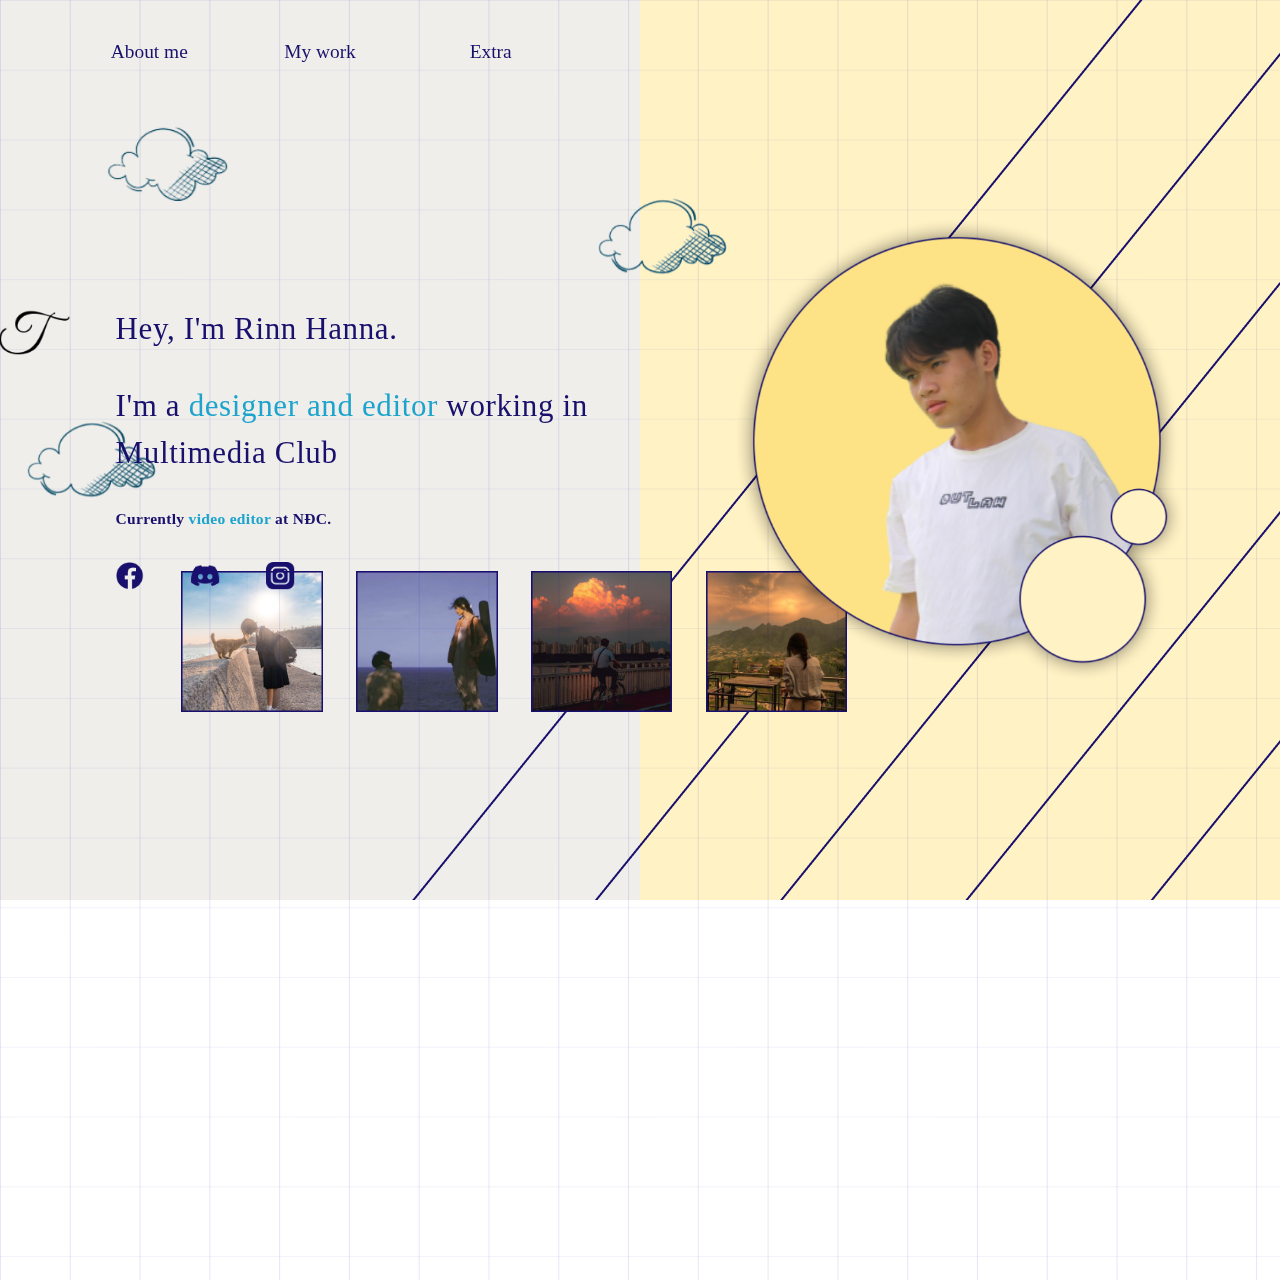
==== index.html @ 5aac8a7a "header commit" ====
<!DOCTYPE html>
<html lang="en">
<head>
    <meta charset="UTF-8">
    <meta name="viewport" content="width=device-width, initial-scale=1.0">
    <link rel="stylesheet" href="./style/style.css">
    <title>Rinn Hanna</title>
</head>
<body>
    <header>
        <div class="left">
            <nav>
                <ul>
                    <li>
                        <a href="#">About me</a>
                    </li>
                    <li>
                        <a href="#">My work</a>
                    </li>
                    <li>
                        <a href="#">Extra</a>
                    </li>
                </ul>
            </nav>
            <div class="content">

                <div class="typography">
                    <img src="./assets/sign.png" alt="" class="sign">
                    <div class="title">
                        <h1>Hey, I'm Rinn Hanna.</h1>
                        <h1>I'm a <strong>designer and editor</strong> working in Multimedia Club</h1>
                        <h2>Currently <strong>video editor</strong> at NĐC.</h2>
                        <ul class="social-icon">
                            <li><img src="./assets/social icon/facebook.png" alt=""></li>
                            <li><img src="./assets/social icon/discord.png" alt=""></li>
                            <li><img src="./assets/social icon/instagram.png" alt=""></li>
                        </ul>
                    </div>

                </div>
                <div class="cloud cloud1"></div>
                <div class="cloud cloud2"></div>
                <div class="cloud cloud3"></div>

            </div>
        </div>
        <div class="right">
            <section class="circle-group">
                <div class="avatar"></div>
                <div class="semi-circle"></div>
                <div class="small-circle"></div>
            </section>
        </div>
        <div class="line-bg"></div>
        <div class="img-list">
            <img src="./assets/prof1.png" alt="">
            <img src="./assets/prof2.png" alt="">
            <img src="./assets/prof3.png" alt="">
            <img src="./assets/prof4.png" alt="">
        </div>
    </header>
    <div class="background"></div>
</body>
</html>
---- style/style.css ----
* {
  box-sizing: border-box;
  margin: 0;
  padding: 0;
  font-family: "Cascadia Mono";
}

.background {
  background-size: 5.625rem 5.625rem;
  background-image: linear-gradient(to right, rgba(10, 19, 180, 0.1) 1px, transparent 1px), linear-gradient(to bottom, rgba(10, 19, 180, 0.1), transparent 1px);
  position: fixed;
  top: 0;
  width: 100vw;
  height: 200vh;
}

html {
  font-size: 12.406px;
}

body {
  overflow-x: hidden;
  overflow-y: scroll;
  height: 100vw;
}

ul {
  list-style-type: none;
}

header {
  display: flex;
  width: 100vw;
}
header .left {
  position: relative;
  width: 50vw;
  display: flex;
  flex-direction: column;
  justify-content: center;
  align-items: center;
  height: 100vh;
  background: #EFEEEB;
}
header .left nav {
  position: absolute;
  top: 3rem;
  margin: 0 auto;
  z-index: 100000;
}
header .left nav ul {
  display: flex;
  width: 40rem;
  height: 2.375rem;
  flex-shrink: 0;
  justify-content: space-between;
  font-family: "Cascadia Mono";
  font-size: 1.875rem;
  font-style: normal;
  font-weight: 400;
  line-height: 150%; /* 2.8125rem */
  font-size: 1.5625rem;
}
header .left nav ul li {
  text-align: center;
  width: 12.47956rem;
}
header .left nav ul li a {
  color: #18106C;
  text-decoration: none;
}
header .left .content {
  display: flex;
  flex-direction: column;
  z-index: 1;
}
header .left .typography {
  z-index: 1;
  gap: 1.8rem;
  display: flex;
}
header .left .typography .sign {
  width: 9.9375rem;
  height: 6.1875rem;
  flex-shrink: 0;
}
header .left .typography .title {
  width: 44.6875rem;
  display: flex;
  flex-direction: column;
  gap: 2.5rem;
}
header .left h1 {
  color: #18106C;
  /* Headline */
  font-family: "Cascadia Mono";
  font-size: 2.5rem;
  font-style: normal;
  font-weight: 400;
  line-height: 150%; /* 3.75rem */
  letter-spacing: 0.05rem;
}
header .left h1 strong {
  font-weight: 400;
  color: #1CA4CD;
}
header .left h2 {
  color: #18106C;
  font-family: "Cascadia Mono";
  font-size: 1.25rem;
  font-style: normal;
  font-weight: 600;
  line-height: 150%; /* 1.875rem */
  letter-spacing: 0.025rem;
}
header .left h2 strong {
  font-weight: 600;
  color: #1CA4CD;
}
header .left .social-icon {
  display: flex;
  width: 14.43806rem;
  justify-content: space-between;
}
header .left .social-icon img {
  width: 2.31269rem;
  height: 2.31269rem;
}
header .left .cloud1 {
  background: url("../assets/cloud 1.png");
  width: 12.8125rem;
  height: 12.8125rem;
  background-size: cover; /* <------ */
  background-repeat: no-repeat;
  background-position: center center;
  position: absolute;
  top: 6rem;
  left: 7rem;
}
header .left .cloud2 {
  background: url("../assets/cloud 2.png");
  width: 12.8125rem;
  height: 12.8125rem;
  background-size: cover; /* <------ */
  background-repeat: no-repeat;
  background-position: center center;
  position: absolute;
  top: 30rem;
  left: 1rem;
}
header .left .cloud3 {
  background: url("../assets/cloud 3.png");
  width: 12.8125rem;
  height: 12.8125rem;
  background-size: cover; /* <------ */
  background-repeat: no-repeat;
  background-position: center center;
  position: absolute;
  top: 12rem;
  left: 47rem;
}
header .right {
  background: #FFF2C5;
  width: 50vw;
  display: flex;
  justify-content: center;
  align-items: center;
}
header .right section {
  z-index: 10;
}
header .right .avatar {
  background: url("../assets/Ly Tinh.png");
  width: 36.8125rem;
  height: 37.78125rem;
  background-size: cover;
  background-repeat: no-repeat;
  background-position: center center;
}
header .img-list {
  position: absolute;
  top: 46rem;
  left: 14.625rem;
  display: flex;
  width: 53.6875rem;
  height: 11.375rem;
  justify-content: space-between;
}
header .img-list img {
  width: 11.375rem;
  height: 11.375rem;
}
header .line-bg {
  position: absolute;
  width: 100rem;
  height: 100vh;
  flex-shrink: 0;
  background-size: cover;
  background-repeat: no-repeat;
  background-position: center center;
  background: url("../assets/line-bg.png");
  right: -22rem;
  z-index: 0;
}/*# sourceMappingURL=style.css.map */
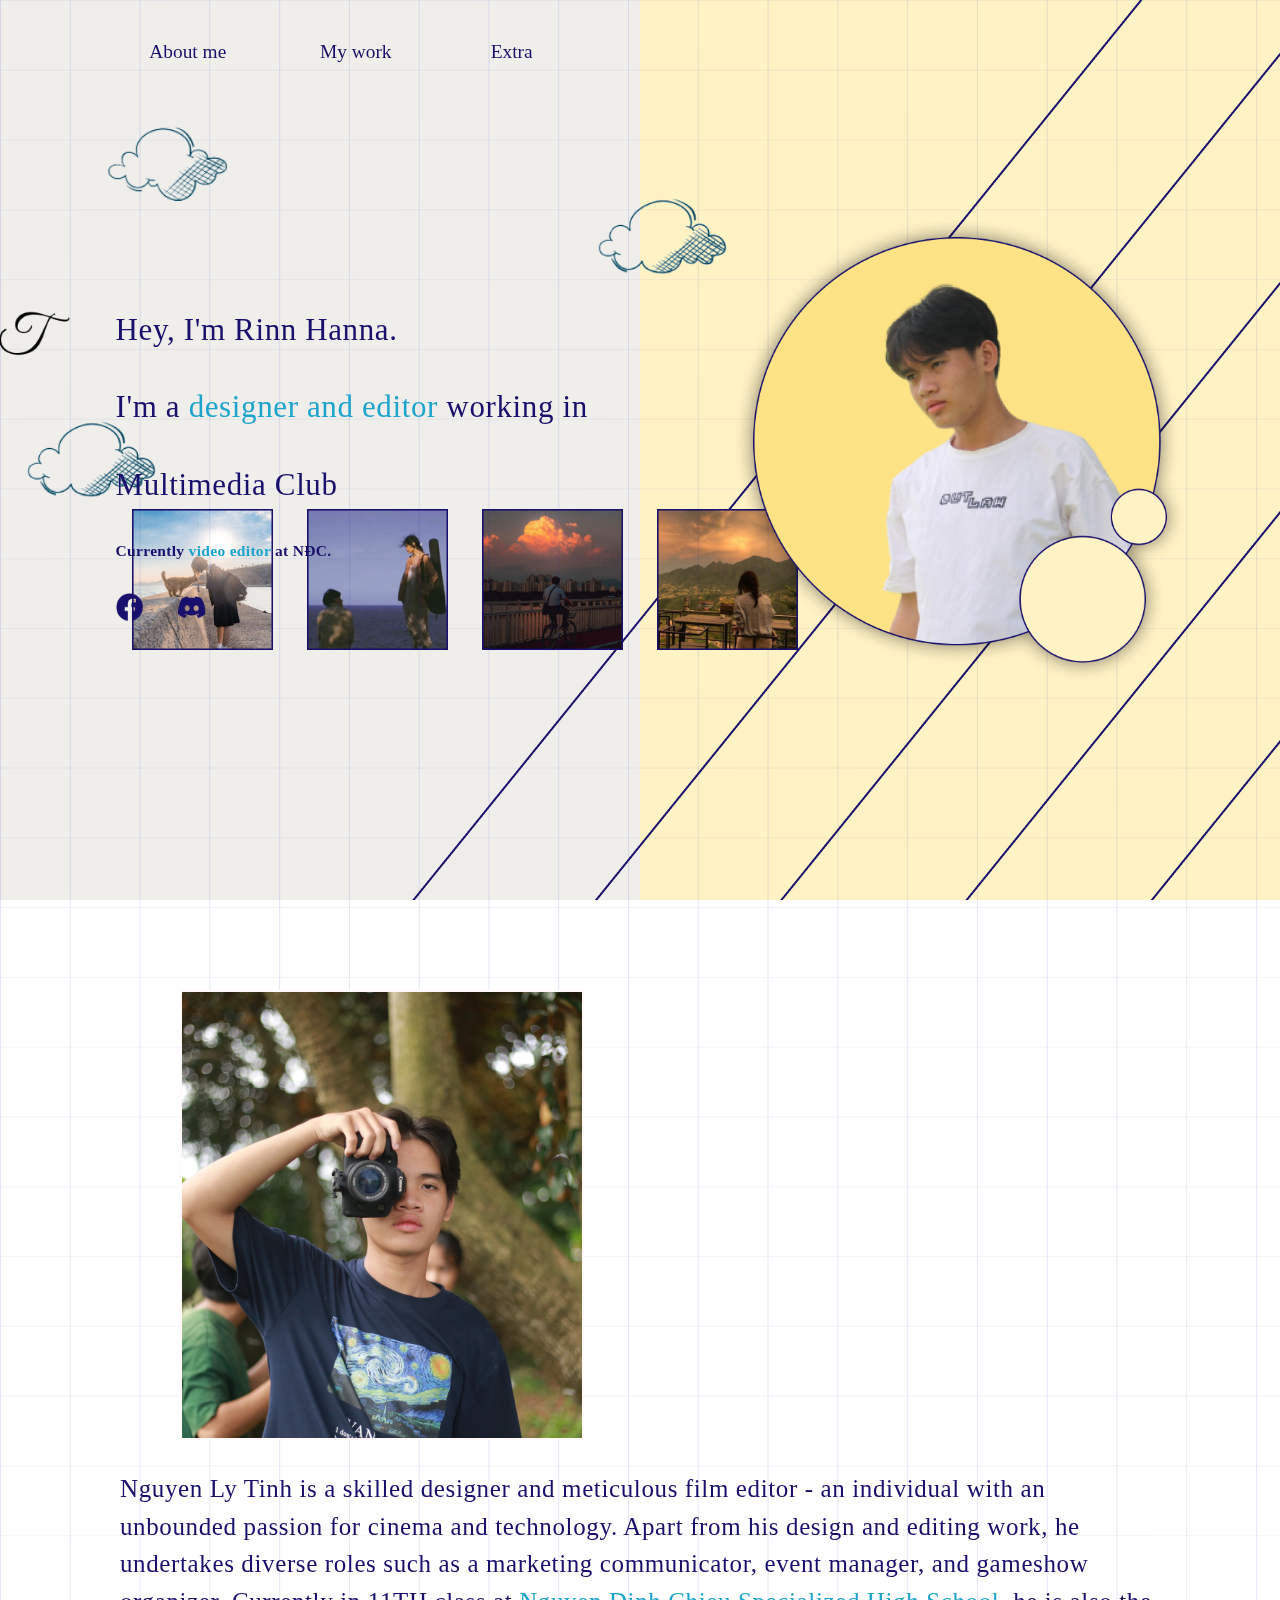
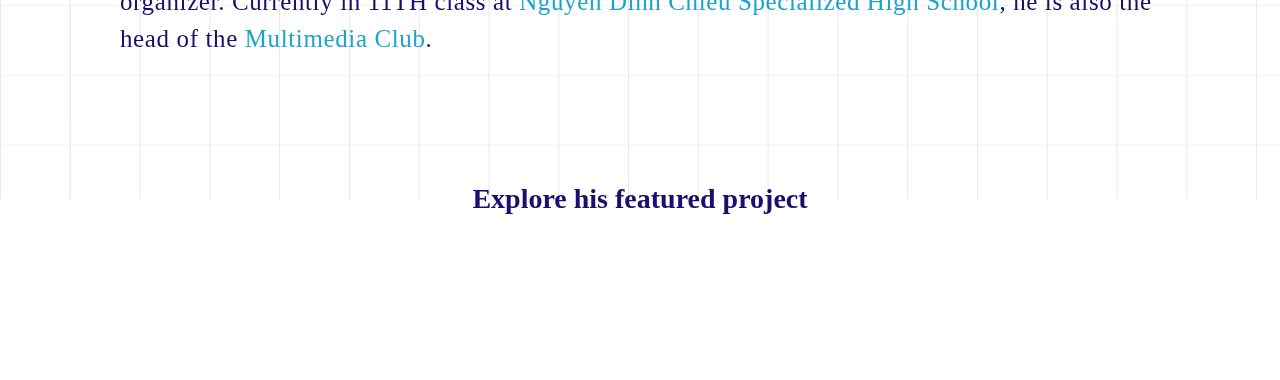
==== commit b093528f: "Add files via upload" ====
--- a/index.html
+++ b/index.html
@@ -1,64 +1,99 @@
 <!DOCTYPE html>
 <html lang="en">
+
 <head>
     <meta charset="UTF-8">
     <meta name="viewport" content="width=device-width, initial-scale=1.0">
     <link rel="stylesheet" href="./style/style.css">
     <title>Rinn Hanna</title>
+    <script defer src="script.js"></script>
 </head>
+
 <body>
-    <header>
-        <div class="left">
-            <nav>
-                <ul>
-                    <li>
-                        <a href="#">About me</a>
-                    </li>
-                    <li>
-                        <a href="#">My work</a>
-                    </li>
-                    <li>
-                        <a href="#">Extra</a>
-                    </li>
-                </ul>
-            </nav>
-            <div class="content">
+    <section class = "loading">
+        <header>
+            <div class="left">
+                <nav>
+                    <ul>
+                        <li>
+                            <a href="#">About me</a>
+                        </li>
+                        <li>
+                            <a href="#">My work</a>
+                        </li>
+                        <li>
+                            <a href="#">Extra</a>
+                        </li>
+                    </ul>
+                </nav>
+                <div class="content">
 
-                <div class="typography">
-                    <img src="./assets/sign.png" alt="" class="sign">
-                    <div class="title">
-                        <h1>Hey, I'm Rinn Hanna.</h1>
-                        <h1>I'm a <strong>designer and editor</strong> working in Multimedia Club</h1>
-                        <h2>Currently <strong>video editor</strong> at NĐC.</h2>
-                        <ul class="social-icon">
-                            <li><img src="./assets/social icon/facebook.png" alt=""></li>
-                            <li><img src="./assets/social icon/discord.png" alt=""></li>
-                            <li><img src="./assets/social icon/instagram.png" alt=""></li>
-                        </ul>
+                    <div class="typography">
+                        <img src="./assets/sign.png" alt="" class="sign">
+                        <div class="title">
+                            <h1 class = "Load1">Hey, I'm Rinn Hanna.</h1>
+                            <h1 class = "Load1">I'm a <strong>designer and editor</strong> working in</h1>
+                            <h1 class = "Multimedia">Multimedia Club</h1>
+                            <h2>Currently <strong>video editor</strong> at NĐC.</h2>
+                            <ul class="social-icon">
+                                <li>
+                                    <a href="https://www.facebook.com/rinn.hanna">
+                                        <img src="./assets/social icon/facebook.png" alt="">
+                                    </a>
+                                </li>
+                                <li>
+                                    <a href="https://discord.com/users/898884782711250974">
+                                        <img src="./assets/social icon/discord.png" alt="">
+                                    </a>
+                                </li>
+                            </ul>
+                        </div>
+
                     </div>
+                    <div class="cloud cloud1"></div>
+                    <div class="cloud cloud2"></div>
+                    <div class="cloud cloud3"></div>
 
                 </div>
-                <div class="cloud cloud1"></div>
-                <div class="cloud cloud2"></div>
-                <div class="cloud cloud3"></div>
+            </div>
+            <div class="right">
+                <section class="circle-group">
+                    <div class="avatar"></div>
+                    <div class="semi-circle"></div>
+                    <div class="small-circle"></div>
+                </section>
+            </div>
+            <div class="line-bg"></div>
+            <div class="img-list">
+                <img src="./assets/prof1.png" alt="">
+                <img src="./assets/prof2.png" alt="">
+                <img src="./assets/prof3.png" alt="">
+                <img src="./assets/prof4.png" alt="">
+            </div>
+        </header>
+        <div class="background"></div>
+        <header>
+            <div class="About"></div>
+        </header>
+        <header>
 
+            <div class="abc">
+                <div class="matlitinh">
+                </div>
+                <div class="typography2">
+                    <h2>Nguyen Ly Tinh is a skilled designer and meticulous film editor - an individual with an
+                        unbounded passion for cinema and technology. Apart from his design and editing work, he
+                        undertakes diverse roles such as a marketing communicator, event manager, and gameshow
+                        organizer.
+                        Currently in 11TH class at <strong>Nguyen Dinh Chieu Specialized High School</strong>, he is
+                        also the head of the <strong>Multimedia Club</strong>.</h2>
+                </div>
+                <div class="explore">
+                    <h2>Explore his featured project</h2>
+                </div>
             </div>
-        </div>
-        <div class="right">
-            <section class="circle-group">
-                <div class="avatar"></div>
-                <div class="semi-circle"></div>
-                <div class="small-circle"></div>
-            </section>
-        </div>
-        <div class="line-bg"></div>
-        <div class="img-list">
-            <img src="./assets/prof1.png" alt="">
-            <img src="./assets/prof2.png" alt="">
-            <img src="./assets/prof3.png" alt="">
-            <img src="./assets/prof4.png" alt="">
-        </div>
-    </header>
-    <div class="background"></div>
+        </header>
+    </section>
 </body>
+
 </html>--- a/style/style.css
+++ b/style/style.css
@@ -4,7 +4,17 @@
   padding: 0;
   font-family: "Cascadia Mono";
 }
-
+.loading {
+  opacity: 0;
+  filter: blur(5px);
+  transform: translateX(-100%);
+  transition: all 1s;
+}
+.show{
+  opacity: 1;
+  filter: blur(0);
+  transform: translateX(0);
+}
 .background {
   background-size: 5.625rem 5.625rem;
   background-image: linear-gradient(to right, rgba(10, 19, 180, 0.1) 1px, transparent 1px), linear-gradient(to bottom, rgba(10, 19, 180, 0.1), transparent 1px);
@@ -32,6 +42,7 @@
   display: flex;
   width: 100vw;
 }
+
 header .left {
   position: relative;
   width: 50vw;
@@ -42,12 +53,14 @@
   height: 100vh;
   background: #EFEEEB;
 }
+
 header .left nav {
   position: absolute;
   top: 3rem;
   margin: 0 auto;
   z-index: 100000;
 }
+
 header .left nav ul {
   display: flex;
   width: 40rem;
@@ -58,107 +71,203 @@
   font-size: 1.875rem;
   font-style: normal;
   font-weight: 400;
-  line-height: 150%; /* 2.8125rem */
+  line-height: 150%;
+  /* 2.8125rem */
   font-size: 1.5625rem;
 }
+
 header .left nav ul li {
   text-align: center;
   width: 12.47956rem;
 }
+
 header .left nav ul li a {
   color: #18106C;
   text-decoration: none;
 }
+
 header .left .content {
   display: flex;
   flex-direction: column;
   z-index: 1;
 }
+
 header .left .typography {
   z-index: 1;
   gap: 1.8rem;
   display: flex;
 }
+
 header .left .typography .sign {
   width: 9.9375rem;
   height: 6.1875rem;
   flex-shrink: 0;
 }
+
 header .left .typography .title {
   width: 44.6875rem;
   display: flex;
   flex-direction: column;
   gap: 2.5rem;
 }
+
+.Load1 {
+  display: inline-block;
+  position: relative;
+  overflow: hidden;
+  white-space: nowrap;
+  animation: typing1 3s linear infinite; /* Thay đổi duration và timing function */
+}
+
+.Multimedia {
+  animation-delay: 3s; /* Đợi 3s sau khi h1 hoàn thành */
+  display: inline-block;
+  position: relative;
+  overflow: hidden;
+  white-space: nowrap;
+  animation: typing2 3s linear infinite; /* Thay đổi duration và timing function */
+}
+
+@keyframes typing1 {
+  0% {
+    width: 0;
+  }
+  100% {
+    width: 100%;
+  }
+}
+
+@keyframes typing2 {
+  0% {
+    width: 0;
+  }
+  100% {
+    width: 100%;
+  }
+}
+
+
+
+
+
 header .left h1 {
   color: #18106C;
   /* Headline */
   font-family: "Cascadia Mono";
   font-size: 2.5rem;
   font-style: normal;
-  font-weight: 400;
-  line-height: 150%; /* 3.75rem */
+  font-weight: 350;
+  line-height: 150%;
+  /* 3.75rem */
   letter-spacing: 0.05rem;
 }
+
+.left a {
+  text-decoration: none;
+  color: #fff;
+  position: absolute;
+  /* Thêm dòng này để làm cho ::after hoạt động đúng */
+}
+
+.left a::after {
+  content: '';
+  position: absolute;
+  left: 0;
+  bottom: -6px;
+  width: 0;
+  /* Thay đổi giá trị width để bắt đầu không hiển thị */
+  height: 3px;
+  background: #18106C;
+  border-radius: 3px;
+  transform-origin: left center;
+  /* Thêm dòng này để transform hoạt động đúng */
+  transform: scaleX(0);
+  transition: width 0.5s, transform 0.5s;
+  /* Thay đổi transition để hiệu ứng hoạt động đúng */
+}
+
+.left a:hover::after {
+  width: 100%;
+  /* Thay đổi width để hiển thị đầy đủ */
+  transform: scaleX(1);
+}
+
 header .left h1 strong {
   font-weight: 400;
   color: #1CA4CD;
 }
+
 header .left h2 {
   color: #18106C;
   font-family: "Cascadia Mono";
   font-size: 1.25rem;
   font-style: normal;
   font-weight: 600;
-  line-height: 150%; /* 1.875rem */
+  line-height: 150%;
+  /* 1.875rem */
   letter-spacing: 0.025rem;
 }
+
 header .left h2 strong {
   font-weight: 600;
   color: #1CA4CD;
 }
+
 header .left .social-icon {
   display: flex;
-  width: 14.43806rem;
-  justify-content: space-between;
-}
-header .left .social-icon img {
+  align-items: center;
+  gap: 5rem;
+}
+
+header .left .social-icon a img {
   width: 2.31269rem;
   height: 2.31269rem;
-}
+  transition: transform 0.3s ease-in-out;
+}
+
+header .left .social-icon a:hover img {
+  transform: scale(1);
+}
+
 header .left .cloud1 {
   background: url("../assets/cloud 1.png");
   width: 12.8125rem;
   height: 12.8125rem;
-  background-size: cover; /* <------ */
+  background-size: cover;
+  /* <------ */
   background-repeat: no-repeat;
   background-position: center center;
   position: absolute;
   top: 6rem;
   left: 7rem;
 }
+
 header .left .cloud2 {
   background: url("../assets/cloud 2.png");
   width: 12.8125rem;
   height: 12.8125rem;
-  background-size: cover; /* <------ */
+  background-size: cover;
+  /* <------ */
   background-repeat: no-repeat;
   background-position: center center;
   position: absolute;
   top: 30rem;
   left: 1rem;
 }
+
 header .left .cloud3 {
   background: url("../assets/cloud 3.png");
   width: 12.8125rem;
   height: 12.8125rem;
-  background-size: cover; /* <------ */
+  background-size: cover;
+  /* <------ */
   background-repeat: no-repeat;
   background-position: center center;
   position: absolute;
   top: 12rem;
   left: 47rem;
 }
+
 header .right {
   background: #FFF2C5;
   width: 50vw;
@@ -166,9 +275,11 @@
   justify-content: center;
   align-items: center;
 }
+
 header .right section {
   z-index: 10;
 }
+
 header .right .avatar {
   background: url("../assets/Ly Tinh.png");
   width: 36.8125rem;
@@ -177,19 +288,22 @@
   background-repeat: no-repeat;
   background-position: center center;
 }
+
 header .img-list {
   position: absolute;
-  top: 46rem;
-  left: 14.625rem;
+  top: 41rem;
+  left: 10.625rem;
   display: flex;
   width: 53.6875rem;
   height: 11.375rem;
   justify-content: space-between;
 }
+
 header .img-list img {
   width: 11.375rem;
   height: 11.375rem;
 }
+
 header .line-bg {
   position: absolute;
   width: 100rem;
@@ -201,4 +315,98 @@
   background: url("../assets/line-bg.png");
   right: -22rem;
   z-index: 0;
-}/*# sourceMappingURL=style.css.map */+}
+
+.abc {
+  width: 100vw;
+  height: 120vh;
+  flex-shrink: 0;
+  background-size: cover;
+  background-repeat: no-repeat;
+  background-position: center center;
+  overflow: hidden;
+  transition: background-image 0.5s ease-in-out;
+  /* Thêm hiệu ứng transition cho background image */
+}
+
+.abc:hover {
+  background-image: url("/assets/Rectangle 18.png");
+  /* Thay đổi background image khi hover */
+}
+
+.matlitinh {
+  background-image: url("/assets/Rectangle 11.png");
+  width: 404px;
+  height: 450px;
+  bottom: -90px;
+  left: 180px;
+  flex-shrink: 0;
+  background-repeat: no-repeat;
+  position: relative;
+}
+
+.typography2 {
+  color: #18106C;
+  /* Màu chữ mặc định */
+  /* Headline */
+  font-family: "Cascadia Mono";
+  font-size: 2.5rem;
+  font-style: normal;
+  font-weight: 400;
+  line-height: 150%;
+  /* 3.75rem */
+  letter-spacing: 0.05rem;
+  transition: color 0.5s;
+  /* Thêm hiệu ứng transition cho color text */
+}
+
+.typography2 h2 {
+  margin: 120px;
+  font-family: 'Cascadia Mono';
+  font-size: 25px;
+  font-style: normal;
+  font-weight: 300;
+  line-height: 150%;
+}
+
+.typography2 h2 strong {
+  color: var(--semantic-1, #1CA4CD);
+  font-family: 'Cascadia Mono';
+  font-size: 25px;
+  font-style: normal;
+  font-weight: 300;
+  line-height: 150%;
+}
+
+.abc:hover .typography2 {
+  color: #FFF;
+  transition: color 0.2s ease-in-out;
+}
+
+.abc:hover .typography2 strong {
+  color: var(--primary-3, #D9D9D9);
+  font-size: 25px;
+  font-style: normal;
+  transition: color 0.2s ease-in-out;
+  /* Thêm hiệu ứng transition cho background image */
+}
+
+@keyframes typing {
+  0% {
+    width: 0;
+  }
+
+  100% {
+    width: 100%;
+  }
+}
+.explore h2{
+  color: var(--neutral-2, #18106C);
+text-align: center;
+font-family: Cascadia Mono;
+font-size: 28px;
+font-style: normal;
+font-weight: 600;
+line-height: 150%; /* 42px */
+}
+/*# sourceMappingURL=style.css.map */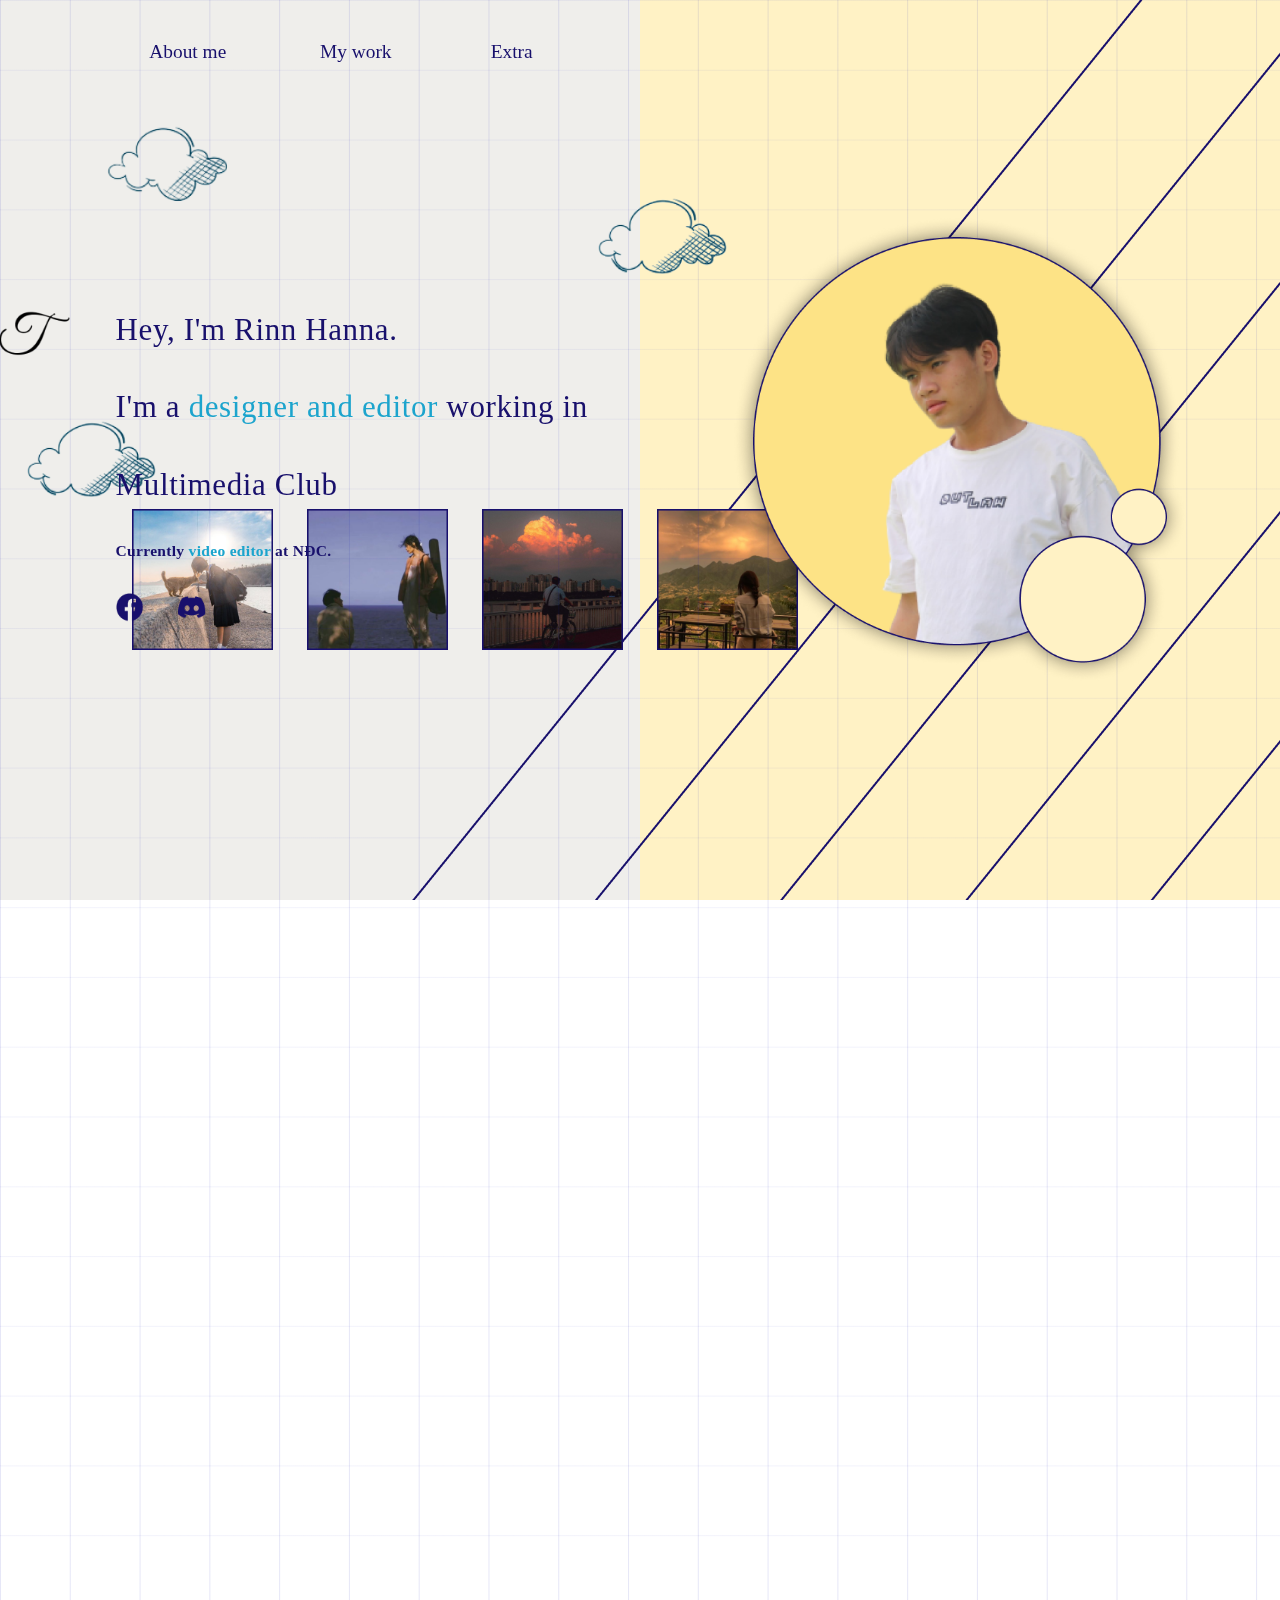
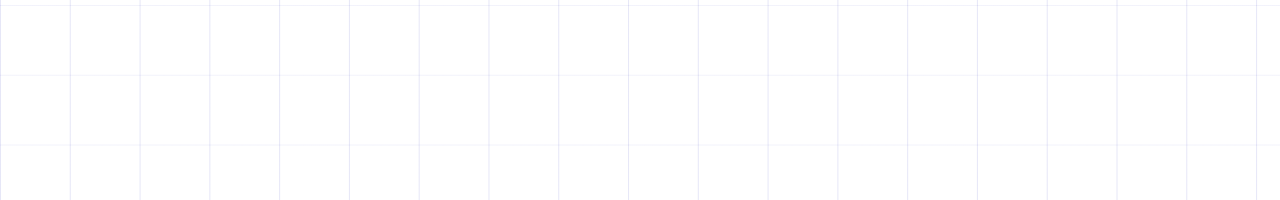
==== commit 3c0e096d: "Add files via upload" ====
--- a/index.html
+++ b/index.html
@@ -75,24 +75,6 @@
         <header>
             <div class="About"></div>
         </header>
-        <header>
-
-            <div class="abc">
-                <div class="matlitinh">
-                </div>
-                <div class="typography2">
-                    <h2>Nguyen Ly Tinh is a skilled designer and meticulous film editor - an individual with an
-                        unbounded passion for cinema and technology. Apart from his design and editing work, he
-                        undertakes diverse roles such as a marketing communicator, event manager, and gameshow
-                        organizer.
-                        Currently in 11TH class at <strong>Nguyen Dinh Chieu Specialized High School</strong>, he is
-                        also the head of the <strong>Multimedia Club</strong>.</h2>
-                </div>
-                <div class="explore">
-                    <h2>Explore his featured project</h2>
-                </div>
-            </div>
-        </header>
     </section>
 </body>
 
--- a/style/style.css
+++ b/style/style.css
@@ -1,20 +1,29 @@
+@charset "UTF-8";
+@font-face {
+  font-family: "Cascadia Mono2";
+  src: url("/style/Cascadia.woff") format("woff2"), url("/style/Cascadia.woff") format("woff");
+  /* Add other font formats here if needed */
+}
 * {
   box-sizing: border-box;
   margin: 0;
   padding: 0;
   font-family: "Cascadia Mono";
 }
+
 .loading {
   opacity: 0;
   filter: blur(5px);
   transform: translateX(-100%);
   transition: all 1s;
 }
-.show{
+
+.show {
   opacity: 1;
   filter: blur(0);
   transform: translateX(0);
 }
+
 .background {
   background-size: 5.625rem 5.625rem;
   background-image: linear-gradient(to right, rgba(10, 19, 180, 0.1) 1px, transparent 1px), linear-gradient(to bottom, rgba(10, 19, 180, 0.1), transparent 1px);
@@ -42,7 +51,6 @@
   display: flex;
   width: 100vw;
 }
-
 header .left {
   position: relative;
   width: 50vw;
@@ -51,16 +59,14 @@
   justify-content: center;
   align-items: center;
   height: 100vh;
-  background: #EFEEEB;
-}
-
+  background: #efeeeb;
+}
 header .left nav {
   position: absolute;
   top: 3rem;
   margin: 0 auto;
   z-index: 100000;
 }
-
 header .left nav ul {
   display: flex;
   width: 40rem;
@@ -75,83 +81,37 @@
   /* 2.8125rem */
   font-size: 1.5625rem;
 }
-
 header .left nav ul li {
   text-align: center;
   width: 12.47956rem;
 }
-
 header .left nav ul li a {
-  color: #18106C;
+  color: #18106c;
   text-decoration: none;
 }
-
 header .left .content {
   display: flex;
   flex-direction: column;
   z-index: 1;
 }
-
-header .left .typography {
+header .left .content .typography {
   z-index: 1;
   gap: 1.8rem;
   display: flex;
 }
-
-header .left .typography .sign {
+header .left .content .typography .sign {
   width: 9.9375rem;
   height: 6.1875rem;
   flex-shrink: 0;
 }
-
-header .left .typography .title {
+header .left .content .typography .title {
   width: 44.6875rem;
   display: flex;
   flex-direction: column;
   gap: 2.5rem;
 }
-
-.Load1 {
-  display: inline-block;
-  position: relative;
-  overflow: hidden;
-  white-space: nowrap;
-  animation: typing1 3s linear infinite; /* Thay đổi duration và timing function */
-}
-
-.Multimedia {
-  animation-delay: 3s; /* Đợi 3s sau khi h1 hoàn thành */
-  display: inline-block;
-  position: relative;
-  overflow: hidden;
-  white-space: nowrap;
-  animation: typing2 3s linear infinite; /* Thay đổi duration và timing function */
-}
-
-@keyframes typing1 {
-  0% {
-    width: 0;
-  }
-  100% {
-    width: 100%;
-  }
-}
-
-@keyframes typing2 {
-  0% {
-    width: 0;
-  }
-  100% {
-    width: 100%;
-  }
-}
-
-
-
-
-
-header .left h1 {
-  color: #18106C;
+header .left .content h1 {
+  color: #18106c;
   /* Headline */
   font-family: "Cascadia Mono";
   font-size: 2.5rem;
@@ -160,6 +120,88 @@
   line-height: 150%;
   /* 3.75rem */
   letter-spacing: 0.05rem;
+}
+header .left .content h1 strong {
+  font-weight: 400;
+  color: #1ca4cd;
+}
+header .left .content h2 {
+  color: #18106c;
+  font-family: "Cascadia Mono";
+  font-size: 1.25rem;
+  font-style: normal;
+  font-weight: 600;
+  line-height: 150%;
+  /* 1.875rem */
+  letter-spacing: 0.025rem;
+}
+header .left .content h2 strong {
+  font-weight: 600;
+  color: #1ca4cd;
+}
+header .left .content .social-icon {
+  display: flex;
+  align-items: center;
+  gap: 5rem;
+}
+header .left .content .social-icon a img {
+  width: 2.31269rem;
+  height: 2.31269rem;
+  transition: transform 0.3s ease-in-out;
+}
+header .left .content .social-icon a:hover img {
+  transform: scale(1);
+}
+header .left .content .cloud1 {
+  background: url("../assets/cloud 1.png");
+  width: 12.8125rem;
+  height: 12.8125rem;
+  background-size: cover;
+  background-repeat: no-repeat;
+  background-position: center center;
+  position: absolute;
+  top: 6rem;
+  left: 7rem;
+}
+header .left .content .cloud2 {
+  background: url("../assets/cloud 2.png");
+  width: 12.8125rem;
+  height: 12.8125rem;
+  background-size: cover;
+  background-repeat: no-repeat;
+  background-position: center center;
+  position: absolute;
+  top: 30rem;
+  left: 1rem;
+}
+header .left .content .cloud3 {
+  background: url("../assets/cloud 3.png");
+  width: 12.8125rem;
+  height: 12.8125rem;
+  background-size: cover;
+  background-repeat: no-repeat;
+  background-position: center center;
+  position: absolute;
+  top: 12rem;
+  left: 47rem;
+}
+header .right {
+  background: #fff2c5;
+  width: 50vw;
+  display: flex;
+  justify-content: center;
+  align-items: center;
+}
+header .right section {
+  z-index: 10;
+}
+header .right section .avatar {
+  background: url("../assets/Ly Tinh.png");
+  width: 36.8125rem;
+  height: 37.78125rem;
+  background-size: cover;
+  background-repeat: no-repeat;
+  background-position: center center;
 }
 
 .left a {
@@ -170,7 +212,7 @@
 }
 
 .left a::after {
-  content: '';
+  content: "";
   position: absolute;
   left: 0;
   bottom: -6px;
@@ -192,104 +234,7 @@
   transform: scaleX(1);
 }
 
-header .left h1 strong {
-  font-weight: 400;
-  color: #1CA4CD;
-}
-
-header .left h2 {
-  color: #18106C;
-  font-family: "Cascadia Mono";
-  font-size: 1.25rem;
-  font-style: normal;
-  font-weight: 600;
-  line-height: 150%;
-  /* 1.875rem */
-  letter-spacing: 0.025rem;
-}
-
-header .left h2 strong {
-  font-weight: 600;
-  color: #1CA4CD;
-}
-
-header .left .social-icon {
-  display: flex;
-  align-items: center;
-  gap: 5rem;
-}
-
-header .left .social-icon a img {
-  width: 2.31269rem;
-  height: 2.31269rem;
-  transition: transform 0.3s ease-in-out;
-}
-
-header .left .social-icon a:hover img {
-  transform: scale(1);
-}
-
-header .left .cloud1 {
-  background: url("../assets/cloud 1.png");
-  width: 12.8125rem;
-  height: 12.8125rem;
-  background-size: cover;
-  /* <------ */
-  background-repeat: no-repeat;
-  background-position: center center;
-  position: absolute;
-  top: 6rem;
-  left: 7rem;
-}
-
-header .left .cloud2 {
-  background: url("../assets/cloud 2.png");
-  width: 12.8125rem;
-  height: 12.8125rem;
-  background-size: cover;
-  /* <------ */
-  background-repeat: no-repeat;
-  background-position: center center;
-  position: absolute;
-  top: 30rem;
-  left: 1rem;
-}
-
-header .left .cloud3 {
-  background: url("../assets/cloud 3.png");
-  width: 12.8125rem;
-  height: 12.8125rem;
-  background-size: cover;
-  /* <------ */
-  background-repeat: no-repeat;
-  background-position: center center;
-  position: absolute;
-  top: 12rem;
-  left: 47rem;
-}
-
-header .right {
-  background: #FFF2C5;
-  width: 50vw;
-  display: flex;
-  justify-content: center;
-  align-items: center;
-}
-
-header .right section {
-  z-index: 10;
-}
-
-header .right .avatar {
-  background: url("../assets/Ly Tinh.png");
-  width: 36.8125rem;
-  height: 37.78125rem;
-  background-size: cover;
-  background-repeat: no-repeat;
-  background-position: center center;
-}
-
-header .img-list {
+.img-list {
   position: absolute;
   top: 41rem;
   left: 10.625rem;
@@ -298,13 +243,12 @@
   height: 11.375rem;
   justify-content: space-between;
 }
-
-header .img-list img {
+.img-list img {
   width: 11.375rem;
   height: 11.375rem;
 }
 
-header .line-bg {
+.line-bg {
   position: absolute;
   width: 100rem;
   height: 100vh;
@@ -317,96 +261,15 @@
   z-index: 0;
 }
 
-.abc {
-  width: 100vw;
-  height: 120vh;
-  flex-shrink: 0;
-  background-size: cover;
-  background-repeat: no-repeat;
-  background-position: center center;
-  overflow: hidden;
-  transition: background-image 0.5s ease-in-out;
-  /* Thêm hiệu ứng transition cho background image */
-}
-
-.abc:hover {
-  background-image: url("/assets/Rectangle 18.png");
-  /* Thay đổi background image khi hover */
-}
-
-.matlitinh {
-  background-image: url("/assets/Rectangle 11.png");
-  width: 404px;
-  height: 450px;
-  bottom: -90px;
-  left: 180px;
-  flex-shrink: 0;
-  background-repeat: no-repeat;
-  position: relative;
-}
-
-.typography2 {
-  color: #18106C;
-  /* Màu chữ mặc định */
-  /* Headline */
-  font-family: "Cascadia Mono";
-  font-size: 2.5rem;
-  font-style: normal;
-  font-weight: 400;
-  line-height: 150%;
-  /* 3.75rem */
-  letter-spacing: 0.05rem;
-  transition: color 0.5s;
-  /* Thêm hiệu ứng transition cho color text */
-}
-
-.typography2 h2 {
-  margin: 120px;
-  font-family: 'Cascadia Mono';
-  font-size: 25px;
-  font-style: normal;
-  font-weight: 300;
-  line-height: 150%;
-}
-
-.typography2 h2 strong {
-  color: var(--semantic-1, #1CA4CD);
-  font-family: 'Cascadia Mono';
-  font-size: 25px;
-  font-style: normal;
-  font-weight: 300;
-  line-height: 150%;
-}
-
-.abc:hover .typography2 {
-  color: #FFF;
-  transition: color 0.2s ease-in-out;
-}
-
-.abc:hover .typography2 strong {
-  color: var(--primary-3, #D9D9D9);
-  font-size: 25px;
-  font-style: normal;
-  transition: color 0.2s ease-in-out;
-  /* Thêm hiệu ứng transition cho background image */
-}
-
-@keyframes typing {
-  0% {
-    width: 0;
-  }
-
-  100% {
-    width: 100%;
-  }
-}
-.explore h2{
-  color: var(--neutral-2, #18106C);
-text-align: center;
-font-family: Cascadia Mono;
-font-size: 28px;
-font-style: normal;
-font-weight: 600;
-line-height: 150%; /* 42px */
-}
-/*# sourceMappingURL=style.css.map */+
+
+.explore h2 {
+  color: var(--neutral-2, #18106c);
+  text-align: center;
+  font-family: Cascadia Mono;
+  font-size: 28px;
+  font-style: normal;
+  font-weight: 600;
+  line-height: 150%;
+  /* 42px */
+}/*# sourceMappingURL=style.css.map */